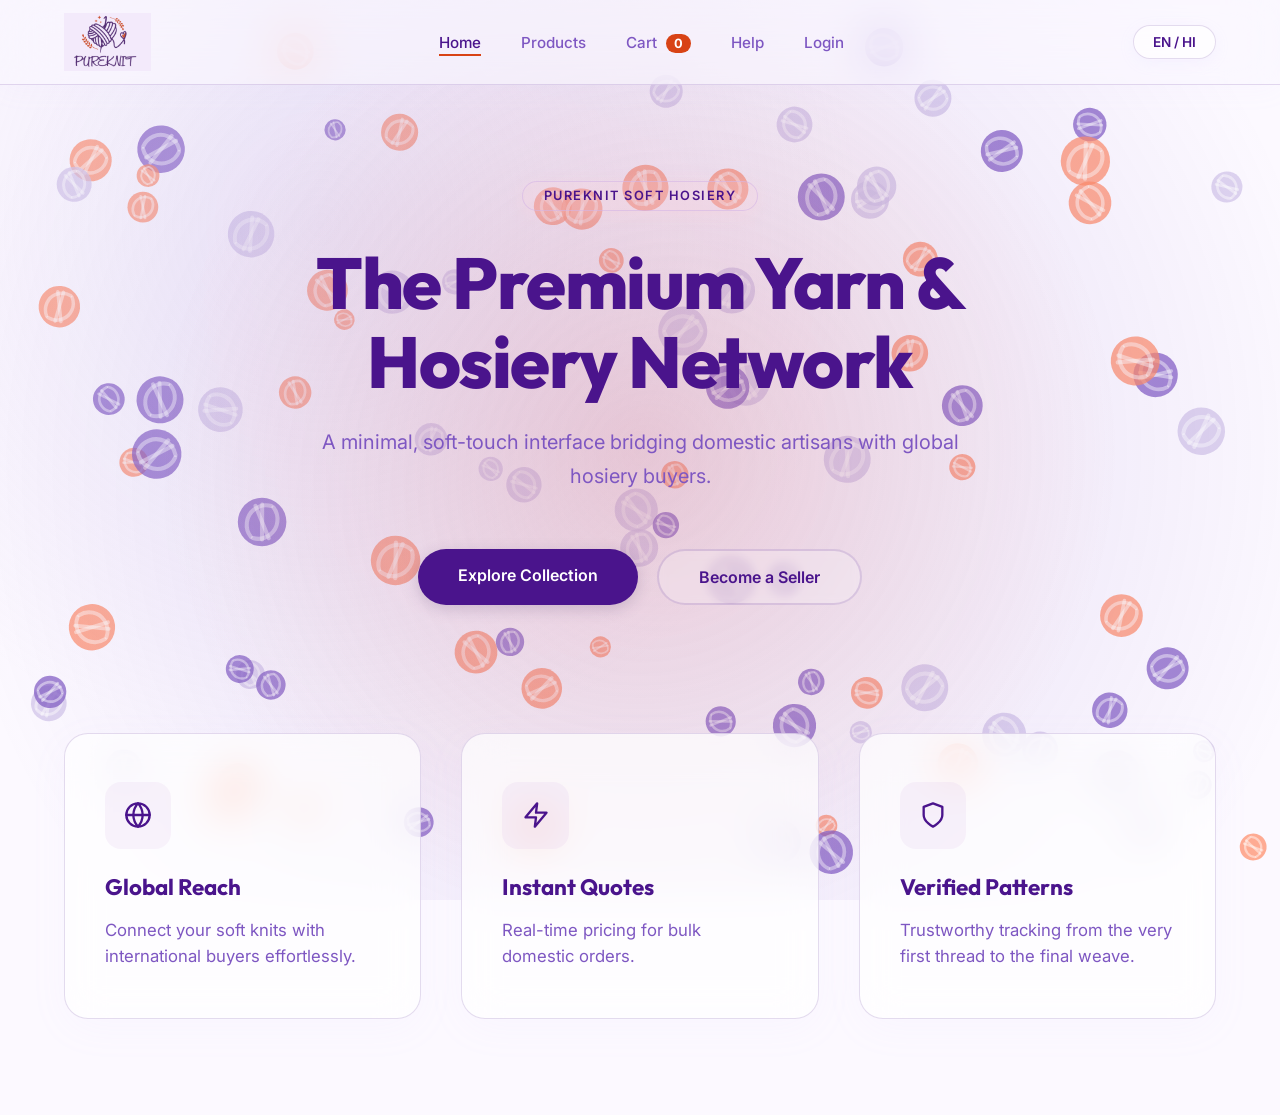
==== index.html @ da268388 "My first upload of PureKnit" ====
<!DOCTYPE html>
<html lang="en">

<head>
    <meta charset="UTF-8">
    <meta name="viewport" content="width=device-width, initial-scale=1.0">
    <title>PureKnit - Soft Hosiery Marketplace</title>
    <link rel="preconnect" href="https://fonts.googleapis.com">
    <link rel="preconnect" href="https://fonts.gstatic.com" crossorigin>
    <link href="https://fonts.googleapis.com/css2?family=Inter:wght@400;500;600&family=Outfit:wght@600;800&display=swap"
        rel="stylesheet">
    <link rel="stylesheet" href="style.css">
</head>

<body>
    <!-- The interactive dual-glow minimal background -->
    <div id="glow"></div>
    <canvas id="bg-canvas"></canvas>

    <nav class="navbar">
        <!-- Logo acts as a home button, references the user's uploaded logo -->
        <a href="index.html" class="logo">
            <img src="logonew.png" alt="PureKnit Logo" title="PureKnit | Soft Hosiery Marketplace">
        </a>
        <ul class="nav-links">
            <li><a href="#" data-lang="nav_home" class="active">Home</a></li>
            <li><a href="products.html" data-lang="nav_products">Products</a></li>
            <li><a href="cart.html"><span data-lang="nav_cart">Cart</span> <span class="cart-badge">0</span></a></li>
            <li><a href="help.html" data-lang="nav_help">Help</a></li>
            <li><a href="login.html" data-lang="nav_login">Login</a></li>
        </ul>
        <button id="langToggleBtn" class="lang-toggle">EN / HI</button>
    </nav>

    <main class="hero">
        <div class="hero-content">
            <div class="badge" data-lang="badge_new">PureKnit Soft Hosiery</div>
            <h1 data-lang="hero_title">The Premium Yarn & Hosiery Network</h1>
            <p data-lang="hero_subtitle">A minimal, soft-touch interface bridging domestic artisans with global hosiery
                buyers.</p>
            <div class="actions">
                <a href="products.html" class="btn btn-primary" data-lang="btn_explore">Explore Collection</a>
                <a href="seller.html" class="btn btn-outline" data-lang="btn_seller">Become a Seller</a>
            </div>
        </div>
    </main>

    <section class="features">
        <div class="grid">
            <div class="feature-card">
                <div class="icon">
                    <svg width="28" height="28" viewBox="0 0 24 24" fill="none" stroke="currentColor" stroke-width="2"
                        stroke-linecap="round" stroke-linejoin="round">
                        <circle cx="12" cy="12" r="10"></circle>
                        <line x1="2" y1="12" x2="22" y2="12"></line>
                        <path
                            d="M12 2a15.3 15.3 0 0 1 4 10 15.3 15.3 0 0 1-4 10 15.3 15.3 0 0 1-4-10 15.3 15.3 0 0 1 4-10z">
                        </path>
                    </svg>
                </div>
                <h3 data-lang="feat_1_title">Global Reach</h3>
                <p data-lang="feat_1_desc">Connect your soft knits with international buyers effortlessly.</p>
            </div>
            <div class="feature-card">
                <div class="icon">
                    <svg width="28" height="28" viewBox="0 0 24 24" fill="none" stroke="currentColor" stroke-width="2"
                        stroke-linecap="round" stroke-linejoin="round">
                        <polygon points="13 2 3 14 12 14 11 22 21 10 12 10 13 2"></polygon>
                    </svg>
                </div>
                <h3 data-lang="feat_2_title">Instant Quotes</h3>
                <p data-lang="feat_2_desc">Real-time pricing for bulk domestic orders.</p>
            </div>
            <div class="feature-card">
                <div class="icon">
                    <svg width="28" height="28" viewBox="0 0 24 24" fill="none" stroke="currentColor" stroke-width="2"
                        stroke-linecap="round" stroke-linejoin="round">
                        <path d="M12 22s8-4 8-10V5l-8-3-8 3v7c0 6 8 10 8 10z"></path>
                    </svg>
                </div>
                <h3 data-lang="feat_3_title">Verified Patterns</h3>
                <p data-lang="feat_3_desc">Trustworthy tracking from the very first thread to the final weave.</p>
            </div>
        </div>
    </section>

    <script src="script.js"></script>
</body>

</html>
---- style.css ----
:root {
  --bg-color: #fcf9ff; /* Ultra light lavender to match logo background */
  --surface: rgba(255, 255, 255, 0.7); 
  --border: rgba(74, 20, 140, 0.15); 
  --text-main: #311b92; /* Deep purple text */
  --text-heading: #4a148c; /* Strong purple headers */
  --text-muted: #7e57c2; /* Soft muted purple */
  --accent: #d84315; /* Rust Orange from the new logo */
  --accent-secondary: #ff8a65; 
  
  /* Interactive Glow Colors tweaked for new logo */
  --glow-pink: rgba(255, 138, 101, 0.2); /* Orange glow */
  --glow-purple: rgba(126, 87, 194, 0.2); /* Deep purple glow */
  --glow-mauve: rgba(209, 196, 233, 0.25); /* Lavender glow */
  
  --transition: all 0.4s cubic-bezier(0.25, 0.8, 0.25, 1);
}

* { margin: 0; padding: 0; box-sizing: border-box; }

body {
  font-family: 'Inter', sans-serif;
  background-color: var(--bg-color);
  color: var(--text-main);
  min-height: 100vh;
  display: flex;
  flex-direction: column;
  position: relative;
  overflow-x: hidden;
}

/* Interactive Soft Background Glow - Multi-Layer Pastel */
#glow {
  position: fixed;
  top: 0;
  left: 0;
  width: 100vw;
  height: 100vh;
  pointer-events: none;
  background: radial-gradient(800px circle at var(--x, 50%) var(--y, 50%), var(--glow-pink), transparent 60%),
              radial-gradient(1000px circle at calc(100vw - var(--x, 50%)) calc(100vh - var(--y, 50%)), var(--glow-purple), transparent 70%),
              radial-gradient(900px circle at calc(50vw + (var(--x, 50vw) * -0.5)) calc(50vh + (var(--y, 50vh) * -0.5)), var(--glow-mauve), transparent 60%);
  z-index: 0;
}

#bg-canvas {
  position: fixed;
  top: 0;
  left: 0;
  width: 100vw;
  height: 100vh;
  pointer-events: none;
  z-index: -1;
}

/* Navbar */
.navbar {
  display: flex;
  justify-content: space-between;
  align-items: center;
  padding: 0.5rem 5%;
  height: 85px; /* Locked height so it fits perfectly */
  position: relative;
  z-index: 10;
  background: rgba(250, 247, 255, 0.6);
  backdrop-filter: blur(25px);
  -webkit-backdrop-filter: blur(25px);
  border-bottom: 1px solid var(--border);
  box-shadow: 0 4px 30px rgba(193, 182, 255, 0.05);
}

/* Logo Fix */
.logo {
  display: flex;
  align-items: center;
  text-decoration: none;
  height: 100%;
  transition: opacity 0.3s;
}

.logo:hover {
  opacity: 0.8;
}

.logo img {
  height: 85%; /* Adjusted explicitly to fill exactly 85% of navbar height */
  width: auto;
  object-fit: contain;
  mix-blend-mode: multiply; /* Multiplies the lavender background flawlessly */
}

.nav-links {
  display: flex;
  gap: 2.5rem;
  list-style: none;
}

.nav-links li a {
  text-decoration: none;
  color: var(--text-muted);
  font-size: 0.95rem;
  font-weight: 500;
  transition: var(--transition);
  position: relative;
}

.nav-links li a::after {
  content: '';
  position: absolute;
  width: 0;
  height: 2px;
  bottom: -4px;
  left: 0;
  background-color: var(--accent);
  transition: var(--transition);
}

.nav-links li a:hover::after, .nav-links li a.active::after {
  width: 100%;
}

.nav-links li a:hover, .nav-links li a.active {
  color: var(--text-heading);
}

.lang-toggle {
  background: var(--surface);
  border: 1px solid var(--border);
  color: var(--text-heading);
  padding: 0.5rem 1.2rem;
  border-radius: 20px;
  cursor: pointer;
  font-family: 'Inter';
  font-size: 0.85rem;
  font-weight: 600;
  transition: var(--transition);
  box-shadow: 0 4px 15px rgba(193, 182, 255, 0.1);
}

.lang-toggle:hover {
  background: var(--accent);
  color: white;
  border-color: var(--accent);
  box-shadow: 0 4px 20px rgba(212, 181, 228, 0.4);
}

/* Hero Section */
.hero {
  flex: 1;
  display: flex;
  justify-content: center;
  align-items: center;
  text-align: center;
  padding: 6rem 2rem;
  z-index: 10;
  position: relative;
}

.hero-content {
  max-width: 850px;
}

.badge {
  display: inline-block;
  padding: 0.4rem 1.3rem;
  border-radius: 30px;
  border: 1px solid rgba(212, 181, 228, 0.6);
  color: var(--text-heading);
  font-size: 0.8rem;
  font-weight: 600;
  letter-spacing: 1.5px;
  text-transform: uppercase;
  margin-bottom: 2rem;
  background: rgba(255, 209, 220, 0.2);
  box-shadow: 0 4px 15px rgba(255, 209, 220, 0.3);
}

h1 {
  font-family: 'Outfit', sans-serif;
  font-size: 4.5rem;
  font-weight: 800;
  line-height: 1.1;
  margin-bottom: 1.5rem;
  letter-spacing: -1.5px;
  color: var(--text-heading);
}

.hero p {
  font-size: 1.25rem;
  color: var(--text-muted);
  margin-bottom: 3.5rem;
  max-width: 650px;
  margin-left: auto;
  margin-right: auto;
  line-height: 1.7;
}

.actions {
  display: flex;
  gap: 1.2rem;
  justify-content: center;
}

.btn {
  padding: 1rem 2.5rem;
  border-radius: 30px;
  text-decoration: none;
  font-weight: 600;
  font-size: 1rem;
  transition: var(--transition);
}

.btn-primary {
  background: var(--text-heading);
  color: #ffffff;
  box-shadow: 0 4px 15px rgba(75, 48, 107, 0.2);
}

.btn-primary:hover {
  background: #2b1d3d;
  transform: translateY(-3px);
  box-shadow: 0 8px 25px rgba(75, 48, 107, 0.3);
}

.btn-outline {
  border: 2px solid var(--border);
  color: var(--text-heading);
  background: rgba(255, 255, 255, 0.2);
  backdrop-filter: blur(5px);
}

.btn-outline:hover {
  background: var(--surface);
  border-color: var(--text-heading);
  transform: translateY(-3px);
  box-shadow: 0 8px 25px rgba(193, 182, 255, 0.15);
}

/* Features */
.features {
  padding: 2rem 5% 6rem;
  z-index: 10;
  position: relative;
}

.grid {
  display: grid;
  grid-template-columns: repeat(auto-fit, minmax(320px, 1fr));
  gap: 2.5rem;
  max-width: 1200px;
  margin: 0 auto;
}

.feature-card {
  background: var(--surface);
  border: 1px solid var(--border);
  padding: 3rem 2.5rem;
  border-radius: 24px;
  backdrop-filter: blur(20px);
  transition: var(--transition);
  text-align: left;
  box-shadow: 0 10px 40px rgba(193, 182, 255, 0.05);
}

.feature-card:hover {
  border-color: rgba(212, 181, 228, 0.6);
  transform: translateY(-8px);
  box-shadow: 0 20px 50px rgba(193, 182, 255, 0.15);
  background: rgba(255, 255, 255, 0.9);
}

.icon {
  margin-bottom: 1.5rem;
  display: inline-flex;
  padding: 1.2rem;
  border-radius: 16px;
  background: rgba(212, 181, 228, 0.15);
  color: var(--text-heading);
}

.feature-card h3 {
  font-size: 1.4rem;
  margin-bottom: 1rem;
  color: var(--text-heading);
  font-family: 'Outfit';
}

.feature-card p {
  color: var(--text-muted);
  font-size: 1.05rem;
  line-height: 1.6;
}

/* Cart Badge */
.cart-badge {
  background: var(--accent);
  color: #fff;
  padding: 0.1rem 0.5rem;
  border-radius: 12px;
  font-size: 0.8rem;
  margin-left: 5px;
  font-weight: bold;
}

/* Products Grid */
.page-header {
  padding: 8rem 2rem 4rem;
  text-align: center;
  background: transparent;
  border-bottom: none;
  margin-bottom: 2rem;
}

.page-title {
  font-size: 3rem;
  color: var(--text-heading);
  font-family: 'Outfit';
  margin-bottom: 0.5rem;
}

.products-grid {
  display: grid;
  grid-template-columns: repeat(auto-fill, minmax(280px, 1fr));
  gap: 2.5rem;
  max-width: 1200px;
  margin: 0 auto;
  padding: 0 5% 6rem;
}

.product-card {
  background: var(--surface);
  backdrop-filter: blur(20px);
  -webkit-backdrop-filter: blur(20px);
  border: 1px solid var(--border);
  border-radius: 20px;
  overflow: hidden;
  box-shadow: 0 10px 40px rgba(74, 20, 140, 0.03);
  transition: var(--transition);
  display: flex;
  flex-direction: column;
}

.product-card:hover {
  transform: translateY(-8px);
  box-shadow: 0 20px 50px rgba(74, 20, 140, 0.08);
  border-color: var(--accent);
  background: rgba(255, 255, 255, 0.9);
}

.product-card img {
  width: 100%;
  height: 250px;
  object-fit: cover;
  border-bottom: 1px solid var(--border);
}

.product-info {
  padding: 1.5rem;
  text-align: center;
  display: flex;
  flex-direction: column;
  flex: 1;
}

.product-info h3 {
  font-family: 'Outfit';
  font-size: 1.25rem;
  color: var(--text-heading);
  margin-bottom: 0.5rem;
}

.product-info .price {
  font-size: 1.4rem;
  font-weight: 700;
  color: var(--accent);
  margin-bottom: 1.5rem;
}

.product-info .btn {
  margin-top: auto;
  width: 100%;
  border-radius: 12px;
  padding: 0.8rem;
  cursor: pointer;
  border: none;
}

/* Product Details Page */
.product-details-layout {
  display: flex;
  flex-direction: column;
  gap: 4rem;
  max-width: 1200px;
  margin: 6rem auto;
  padding: 0 5%;
  position: relative;
  z-index: 5;
}

@media(min-width: 768px) {
  .product-details-layout {
    flex-direction: row;
    align-items: flex-start;
  }
}

.product-image-wrapper {
  flex: 1;
  background: var(--surface);
  backdrop-filter: blur(20px);
  -webkit-backdrop-filter: blur(20px);
  border: 1px solid var(--border);
  border-radius: 24px;
  overflow: hidden;
  box-shadow: 0 10px 40px rgba(74, 20, 140, 0.05);
}

.product-image-large {
  width: 100%;
  height: auto;
  min-height: 400px;
  max-height: 600px;
  object-fit: cover;
  display: block;
}

.product-details-content {
  flex: 1;
  padding: 1rem 0;
}

.product-details-content h1 {
  font-size: 3.5rem;
  font-family: 'Outfit';
  color: var(--text-heading);
  margin-bottom: 1rem;
  line-height: 1.1;
}

.price-large {
  font-size: 2.2rem;
  font-weight: 700;
  color: var(--accent);
  margin-bottom: 1.5rem;
}

.product-description {
  font-size: 1.2rem;
  color: var(--text-muted);
  line-height: 1.7;
  margin-bottom: 2.5rem;
}

.product-details-content .actions {
  display: flex;
  gap: 1.5rem;
  flex-wrap: wrap;
  justify-content: flex-start;
}

/* Card Layout */
.cart-layout {
  display: flex;
  flex-direction: column;
  gap: 3rem;
  max-width: 1200px;
  margin: 4rem auto;
  padding: 0 5%;
  position: relative;
  z-index: 5;
}

@media(min-width: 900px) {
  .cart-layout {
    flex-direction: row;
    align-items: flex-start;
  }
}

.cart-main {
  flex: 2;
}

.cart-sidebar {
  flex: 1;
  position: sticky;
  top: 100px;
}

/* Cart Items */
.cart-items-list {
  background: var(--surface);
  backdrop-filter: blur(20px);
  -webkit-backdrop-filter: blur(20px);
  border: 1px solid var(--border);
  border-radius: 24px;
  padding: 2rem;
  box-shadow: 0 10px 40px rgba(74, 20, 140, 0.05);
  display: flex;
  flex-direction: column;
  gap: 1.5rem;
}

.cart-item {
  display: flex;
  align-items: center;
  gap: 1.5rem;
  padding-bottom: 1.5rem;
  border-bottom: 1px solid rgba(74, 20, 140, 0.1);
}

.cart-item:last-child {
  border-bottom: none;
  padding-bottom: 0;
}

.cart-item-img {
  width: 100px;
  height: 100px;
  border-radius: 16px;
  object-fit: cover;
  transition: transform 0.3s;
}

.cart-item-img:hover {
  transform: scale(1.05);
}

.cart-item-details {
  flex: 1;
}

.cart-item-details h4 {
  font-size: 1.2rem;
  color: var(--text-heading);
  margin-bottom: 0.4rem;
  font-family: 'Outfit';
}

.cart-item-actions {
  display: flex;
  align-items: center;
  gap: 1rem;
  background: rgba(74, 20, 140, 0.05);
  padding: 0.4rem 1rem;
  border-radius: 20px;
  border: 1px solid var(--border);
}

.cart-item-actions button {
  background: transparent;
  border: none;
  font-size: 1.3rem;
  cursor: pointer;
  color: var(--text-heading);
  font-weight: bold;
  padding: 0 0.5rem;
  transition: transform 0.2s, color 0.3s;
}

.cart-item-actions button:hover {
  transform: scale(1.3);
  color: var(--accent);
}

.cart-item-total {
  font-weight: 800;
  font-size: 1.2rem;
  color: var(--accent);
  width: 120px;
  text-align: right;
}

.remove-btn {
  background: transparent;
  border: none;
  color: #ff5252;
  cursor: pointer;
  font-size: 1.3rem;
  padding: 0.5rem;
  transition: transform 0.2s;
  opacity: 0.7;
}

.remove-btn:hover {
  transform: scale(1.3) rotate(90deg);
  opacity: 1;
}

/* Summary Box */
.summary-box {
  background: var(--surface);
  backdrop-filter: blur(20px);
  -webkit-backdrop-filter: blur(20px);
  border: 1px solid var(--border);
  border-radius: 24px;
  padding: 2.5rem 2rem;
  box-shadow: 0 10px 40px rgba(74, 20, 140, 0.05);
}

.summary-box h3 {
  font-family: 'Outfit';
  font-size: 1.8rem;
  color: var(--text-heading);
  margin-bottom: 1.5rem;
}

.summary-row {
  display: flex;
  justify-content: space-between;
  margin-bottom: 1rem;
  color: var(--text-main);
  font-size: 1.1rem;
}

/* Support Page Styles */
.glass-card {
  background: var(--surface);
  backdrop-filter: blur(20px);
  -webkit-backdrop-filter: blur(20px);
  border: 1px solid var(--border);
  border-radius: 24px;
  padding: 3rem 2.5rem;
  box-shadow: 0 10px 40px rgba(74, 20, 140, 0.05);
  text-align: left;
}

.contact-method {
  margin-bottom: 1.5rem;
  padding: 1.5rem;
  background: rgba(255, 255, 255, 0.5);
  border-radius: 16px;
  border: 1px solid rgba(74, 20, 140, 0.1);
  transition: transform 0.3s;
}

.contact-method:hover {
  transform: translateY(-5px);
  background: rgba(255, 255, 255, 0.8);
}

.contact-method h4 {
  color: var(--text-muted);
  font-size: 0.95rem;
  text-transform: uppercase;
  letter-spacing: 1px;
  margin-bottom: 0.5rem;
}

.contact-method p {
  color: var(--text-main);
  font-size: 1.25rem;
  font-weight: 500;
  margin: 0;
  line-height: 1.6;
}

.faq-item {
  margin-bottom: 1.5rem;
}

.faq-item h5 {
  font-size: 1.1rem;
  color: var(--text-heading);
  margin-bottom: 0.5rem;
}

.faq-item p {
  color: var(--text-muted);
  font-size: 1rem;
  line-height: 1.6;
}

@media (max-width: 768px) {
  .cart-item {
    flex-wrap: wrap;
  }
  .cart-item-total {
    text-align: left;
    width: auto;
  }
    h1 { font-size: 3rem; }
    .nav-links { display: none; }
    .hero { padding: 3rem 1.5rem; }
}

/* Authentication Interface */
.auth-layout {
  display: flex;
  justify-content: center;
  align-items: center;
  min-height: 70vh;
  position: relative;
  z-index: 5;
  padding: 4rem 5%;
}

.auth-container {
  background: var(--surface);
  backdrop-filter: blur(20px);
  -webkit-backdrop-filter: blur(20px);
  border: 1px solid var(--border);
  border-radius: 24px;
  width: 100%;
  max-width: 480px;
  padding: 3rem 2.5rem;
  box-shadow: 0 10px 40px rgba(74, 20, 140, 0.05);
}

.auth-tabs {
  display: flex;
  gap: 1.5rem;
  margin-bottom: 2rem;
  border-bottom: 2px solid rgba(74, 20, 140, 0.1);
  padding-bottom: 1rem;
}

.auth-tab {
  background: transparent;
  border: none;
  font-size: 1.2rem;
  font-family: 'Outfit';
  color: var(--text-muted);
  cursor: pointer;
  padding: 0.5rem 1rem;
  transition: var(--transition);
  position: relative;
}

.auth-tab:hover {
  color: var(--text-main);
}

.auth-tab.active {
  color: var(--text-heading);
}

.auth-tab.active::after {
  content: '';
  position: absolute;
  bottom: -18px;
  left: 0;
  width: 100%;
  height: 3px;
  background: var(--accent);
  border-radius: 3px;
}

.auth-form {
  display: none;
}

.auth-form.active {
  display: block;
  animation: fadeIn 0.4s ease forwards;
}

@keyframes fadeIn {
  from { opacity: 0; transform: translateY(10px); }
  to { opacity: 1; transform: translateY(0); }
}

.auth-form h2 {
  font-size: 2.2rem;
  font-family: 'Outfit';
  color: var(--text-heading);
  margin-bottom: 0.5rem;
}

.auth-form p {
  color: var(--text-muted);
  margin-bottom: 2rem;
  font-size: 1.05rem;
}

.form-group {
  margin-bottom: 1.5rem;
  text-align: left;
}

.form-group label {
  display: block;
  font-size: 0.95rem;
  font-weight: 600;
  color: var(--text-main);
  margin-bottom: 0.5rem;
}

.form-group input {
  width: 100%;
  padding: 1rem 1.2rem;
  border-radius: 12px;
  border: 1px solid rgba(74, 20, 140, 0.2);
  background: rgba(255,255,255,0.7);
  font-family: 'Inter';
  font-size: 1rem;
  transition: var(--transition);
}

.form-group input:focus {
  outline: none;
  border-color: var(--accent);
  box-shadow: 0 0 0 3px rgba(216, 67, 21, 0.1);
  background: #fff;
}

.error-msg {
  color: #ff5252;
  font-size: 0.95rem;
  background: rgba(255,82,82,0.1);
  padding: 0.8rem;
  border-radius: 8px;
  margin-bottom: 1rem;
  display: none;
  font-weight: 500;
}

.success-msg {
  color: #1b5e20;
  background: rgba(76,175,80,0.1);
  font-size: 0.95rem;
  padding: 0.8rem;
  border-radius: 8px;
  margin-bottom: 1rem;
  display: none;
  font-weight: 500;
}
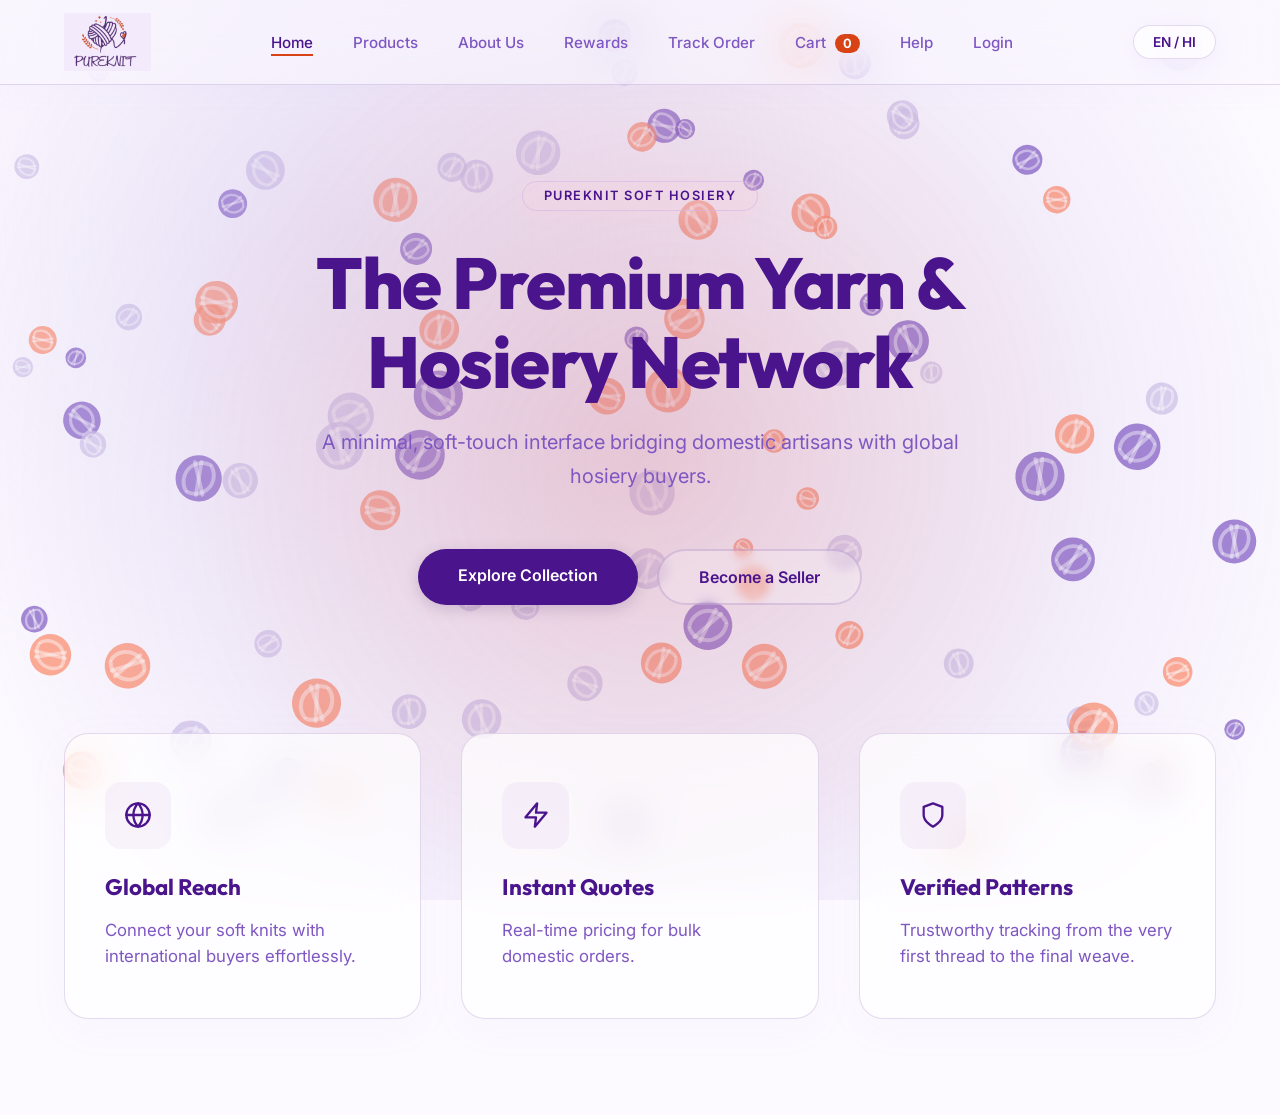
==== commit fbe15750: "Update project assets and marketplace features" ====
--- a/index.html
+++ b/index.html
@@ -20,11 +20,14 @@
     <nav class="navbar">
         <!-- Logo acts as a home button, references the user's uploaded logo -->
         <a href="index.html" class="logo">
-            <img src="logonew.png" alt="PureKnit Logo" title="PureKnit | Soft Hosiery Marketplace">
+            <img src="assets/logonew.png" alt="PureKnit Logo" title="PureKnit | Soft Hosiery Marketplace">
         </a>
         <ul class="nav-links">
             <li><a href="#" data-lang="nav_home" class="active">Home</a></li>
             <li><a href="products.html" data-lang="nav_products">Products</a></li>
+            <li><a href="about.html" data-lang="nav_about">About Us</a></li>
+            <li><a href="rewards.html" data-lang="nav_rewards">Rewards</a></li>
+            <li><a href="tracking.html" data-lang="nav_tracking">Track Order</a></li>
             <li><a href="cart.html"><span data-lang="nav_cart">Cart</span> <span class="cart-badge">0</span></a></li>
             <li><a href="help.html" data-lang="nav_help">Help</a></li>
             <li><a href="login.html" data-lang="nav_login">Login</a></li>
